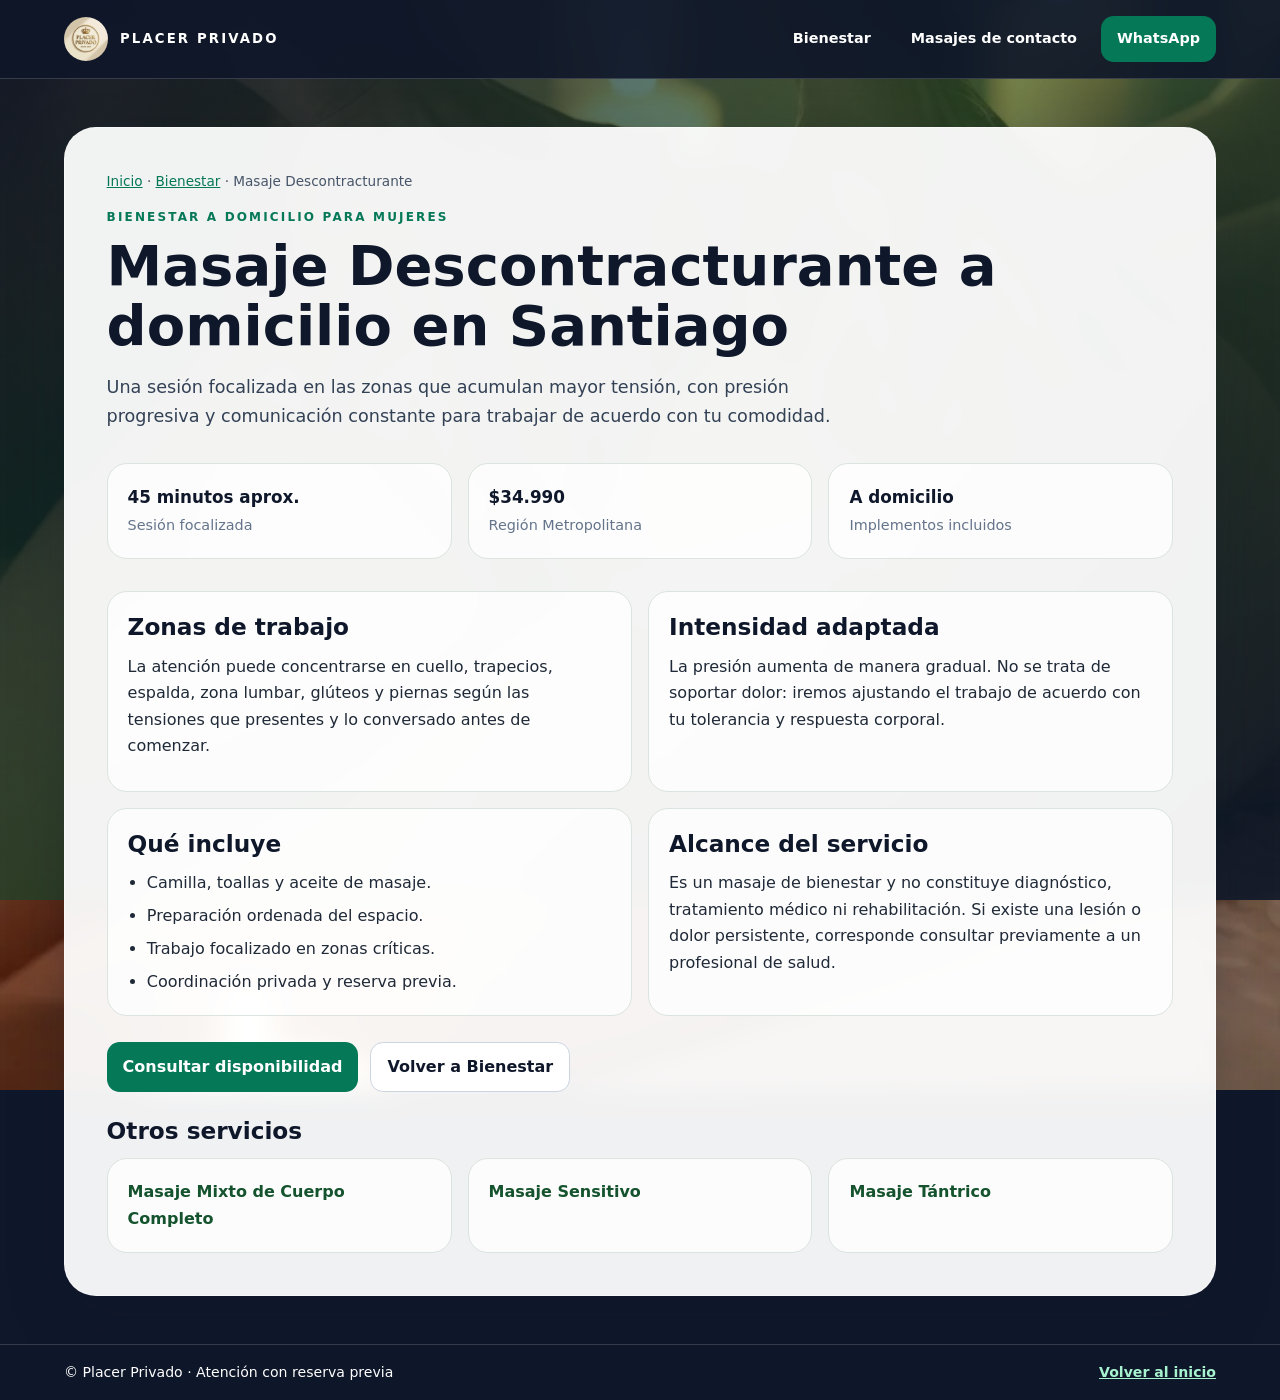
==== masaje-descontracturante-domicilio.html @ eea513ba "Crear páginas SEO por servicio y actualizar sitemap" ====
<!DOCTYPE html>
<html lang="es-CL">
<head>
  <meta charset="utf-8"><meta name="viewport" content="width=device-width,initial-scale=1">
  <title>Masaje Descontracturante a domicilio en Santiago | Placer Privado</title>
  <meta name="description" content="Masaje descontracturante a domicilio para mujeres en Santiago, enfocado en cuello, trapecios, espalda, zona lumbar y piernas. Reserva previa.">
  <meta name="robots" content="index,follow,max-image-preview:large">
  <link rel="canonical" href="https://placerprivado.cl/masaje-descontracturante-domicilio.html">
  <link rel="icon" href="./assets/icon.png"><link rel="stylesheet" href="./assets/servicios.css">
  <script type="application/ld+json">{"@context":"https://schema.org","@type":"Service","name":"Masaje Descontracturante a domicilio para mujeres","description":"Masaje de bienestar enfocado en tensión muscular de cuello, espalda, zona lumbar y piernas, con intensidad progresiva.","provider":{"@type":"LocalBusiness","name":"Placer Privado","url":"https://placerprivado.cl/","telephone":"+56950912663"},"areaServed":["Santiago","Región Metropolitana"],"url":"https://placerprivado.cl/masaje-descontracturante-domicilio.html","offers":{"@type":"Offer","price":"34990","priceCurrency":"CLP"}}</script>
</head>
<body>
  <header><nav class="nav" aria-label="Navegación principal"><a class="brand" href="./index.html"><img src="./assets/logo.webp" alt="Placer Privado"><span>PLACER PRIVADO</span></a><div class="nav-links"><a href="./index.html#bienestar">Bienestar</a><a href="./masajes-contacto.html">Masajes de contacto</a><a class="whatsapp" href="https://wa.me/56950912663" target="_blank" rel="noopener">WhatsApp</a></div></nav></header>
  <main class="wrap">
    <article class="panel">
      <p class="crumbs"><a href="./index.html">Inicio</a> · <a href="./index.html#bienestar">Bienestar</a> · Masaje Descontracturante</p>
      <p class="eyebrow">Bienestar a domicilio para mujeres</p>
      <h1>Masaje Descontracturante a domicilio en Santiago</h1>
      <p class="lead">Una sesión focalizada en las zonas que acumulan mayor tensión, con presión progresiva y comunicación constante para trabajar de acuerdo con tu comodidad.</p>
      <div class="facts"><div class="fact"><strong>45 minutos aprox.</strong><span>Sesión focalizada</span></div><div class="fact"><strong>$34.990</strong><span>Región Metropolitana</span></div><div class="fact"><strong>A domicilio</strong><span>Implementos incluidos</span></div></div>
      <div class="content-grid">
        <section><h2>Zonas de trabajo</h2><p>La atención puede concentrarse en cuello, trapecios, espalda, zona lumbar, glúteos y piernas según las tensiones que presentes y lo conversado antes de comenzar.</p></section>
        <section><h2>Intensidad adaptada</h2><p>La presión aumenta de manera gradual. No se trata de soportar dolor: iremos ajustando el trabajo de acuerdo con tu tolerancia y respuesta corporal.</p></section>
        <section><h2>Qué incluye</h2><ul><li>Camilla, toallas y aceite de masaje.</li><li>Preparación ordenada del espacio.</li><li>Trabajo focalizado en zonas críticas.</li><li>Coordinación privada y reserva previa.</li></ul></section>
        <section><h2>Alcance del servicio</h2><p>Es un masaje de bienestar y no constituye diagnóstico, tratamiento médico ni rehabilitación. Si existe una lesión o dolor persistente, corresponde consultar previamente a un profesional de salud.</p></section>
      </div>
      <div class="actions"><a class="button primary" href="https://wa.me/56950912663?text=Hola%2C%20quiero%20consultar%20por%20el%20Masaje%20Descontracturante%20a%20domicilio." target="_blank" rel="noopener">Consultar disponibilidad</a><a class="button secondary" href="./index.html#bienestar">Volver a Bienestar</a></div>
      <section class="related-wrap"><h2>Otros servicios</h2><div class="related"><a href="./masaje-mixto-cuerpo-completo.html">Masaje Mixto de Cuerpo Completo</a><a href="./masaje-sensitivo-santiago.html">Masaje Sensitivo</a><a href="./masaje-tantrico-para-mujeres.html">Masaje Tántrico</a></div></section>
    </article>
  </main>
  <footer><div class="footer-inner"><span>© Placer Privado · Atención con reserva previa</span><a href="./index.html">Volver al inicio</a></div></footer>
</body>
</html>
---- assets/servicios.css ----
:root{color-scheme:light;--ink:#0f172a;--forest:#14532d;--emerald:#047857;--line:#dbe4df;--paper:rgba(255,255,255,.94)}
*{box-sizing:border-box}
html{scroll-behavior:smooth}
body{margin:0;color:#1f2937;font-family:Inter,ui-sans-serif,system-ui,-apple-system,BlinkMacSystemFont,"Segoe UI",sans-serif;background:var(--ink) url('./hero_poster.webp') center/cover fixed no-repeat;line-height:1.65}
body::before{content:"";position:fixed;inset:0;z-index:-1;background:linear-gradient(135deg,rgba(15,23,42,.9),rgba(20,83,45,.6),rgba(15,23,42,.9))}
a{color:inherit}
header,footer{background:rgba(15,23,42,.9);color:#fff;border-color:rgba(255,255,255,.16);backdrop-filter:blur(12px)}
header{position:sticky;top:0;z-index:20;border-bottom:1px solid rgba(255,255,255,.16)}
.nav,.footer-inner,.wrap{width:min(100% - 2rem,72rem);margin-inline:auto}
.nav,.footer-inner{display:flex;align-items:center;justify-content:space-between;gap:1rem;padding:1rem 0}
.brand{display:flex;align-items:center;gap:.75rem;text-decoration:none;font-size:.83rem;font-weight:700;letter-spacing:.16em}
.brand img{width:44px;height:44px;border-radius:999px;object-fit:cover}
.nav-links{display:flex;align-items:center;gap:.5rem;font-size:.9rem}
.nav-links a,.button{display:inline-flex;align-items:center;justify-content:center;border-radius:.8rem;padding:.7rem 1rem;text-decoration:none;font-weight:700}
.nav-links a:hover{background:rgba(255,255,255,.1)}
.nav-links .whatsapp,.button.primary{background:var(--emerald);color:#fff}
.wrap{padding:3rem 0}
.panel{background:var(--paper);border:1px solid rgba(255,255,255,.45);border-radius:2rem;box-shadow:0 20px 55px rgba(15,23,42,.25);padding:clamp(1.4rem,4vw,2.6rem);backdrop-filter:blur(12px)}
.crumbs{margin:0 0 1rem;font-size:.85rem;color:#475569}.crumbs a{color:var(--emerald)}
.eyebrow{margin:0;color:var(--emerald);font-size:.75rem;font-weight:800;letter-spacing:.18em;text-transform:uppercase}
h1{margin:.5rem 0 1rem;color:var(--ink);font-size:clamp(2rem,6vw,3.5rem);line-height:1.08}
h2{margin:0 0 .8rem;color:var(--ink);font-size:1.45rem;line-height:1.25}
p{margin:.7rem 0}.lead{max-width:48rem;color:#334155;font-size:1.1rem}.note{color:#64748b;font-size:.9rem}
.facts,.content-grid,.related{display:grid;gap:1rem}.facts{grid-template-columns:repeat(3,1fr);margin:2rem 0}.fact,.content-grid>section,.related a{background:rgba(255,255,255,.78);border:1px solid var(--line);border-radius:1.25rem;padding:1.25rem}.fact strong{display:block;color:var(--ink);font-size:1.05rem}.fact span{color:#64748b;font-size:.9rem}
.content-grid{grid-template-columns:repeat(2,1fr);margin-top:1rem}.content-grid ul{margin:.5rem 0 0;padding-left:1.2rem}.content-grid li+li{margin-top:.4rem}
.actions{display:flex;flex-wrap:wrap;gap:.75rem;margin-top:1.6rem}.button.secondary{border:1px solid #cbd5e1;background:#fff;color:var(--ink)}
.related-wrap{margin-top:1.5rem}.related{grid-template-columns:repeat(3,1fr)}.related a{text-decoration:none;font-weight:700;color:var(--forest)}.related a:hover{border-color:#86b7a0;background:#f0fdf4}
footer{border-top:1px solid rgba(255,255,255,.16)}.footer-inner{font-size:.88rem}.footer-inner a{color:#a7f3d0;font-weight:700}
:focus-visible{outline:3px solid #a7f3d0;outline-offset:3px}
@media(max-width:720px){.nav-links a:not(.whatsapp){display:none}.facts,.content-grid,.related{grid-template-columns:1fr}.wrap{padding:1.5rem 0}.footer-inner{align-items:flex-start;flex-direction:column}}
@media(prefers-reduced-motion:reduce){html{scroll-behavior:auto}}
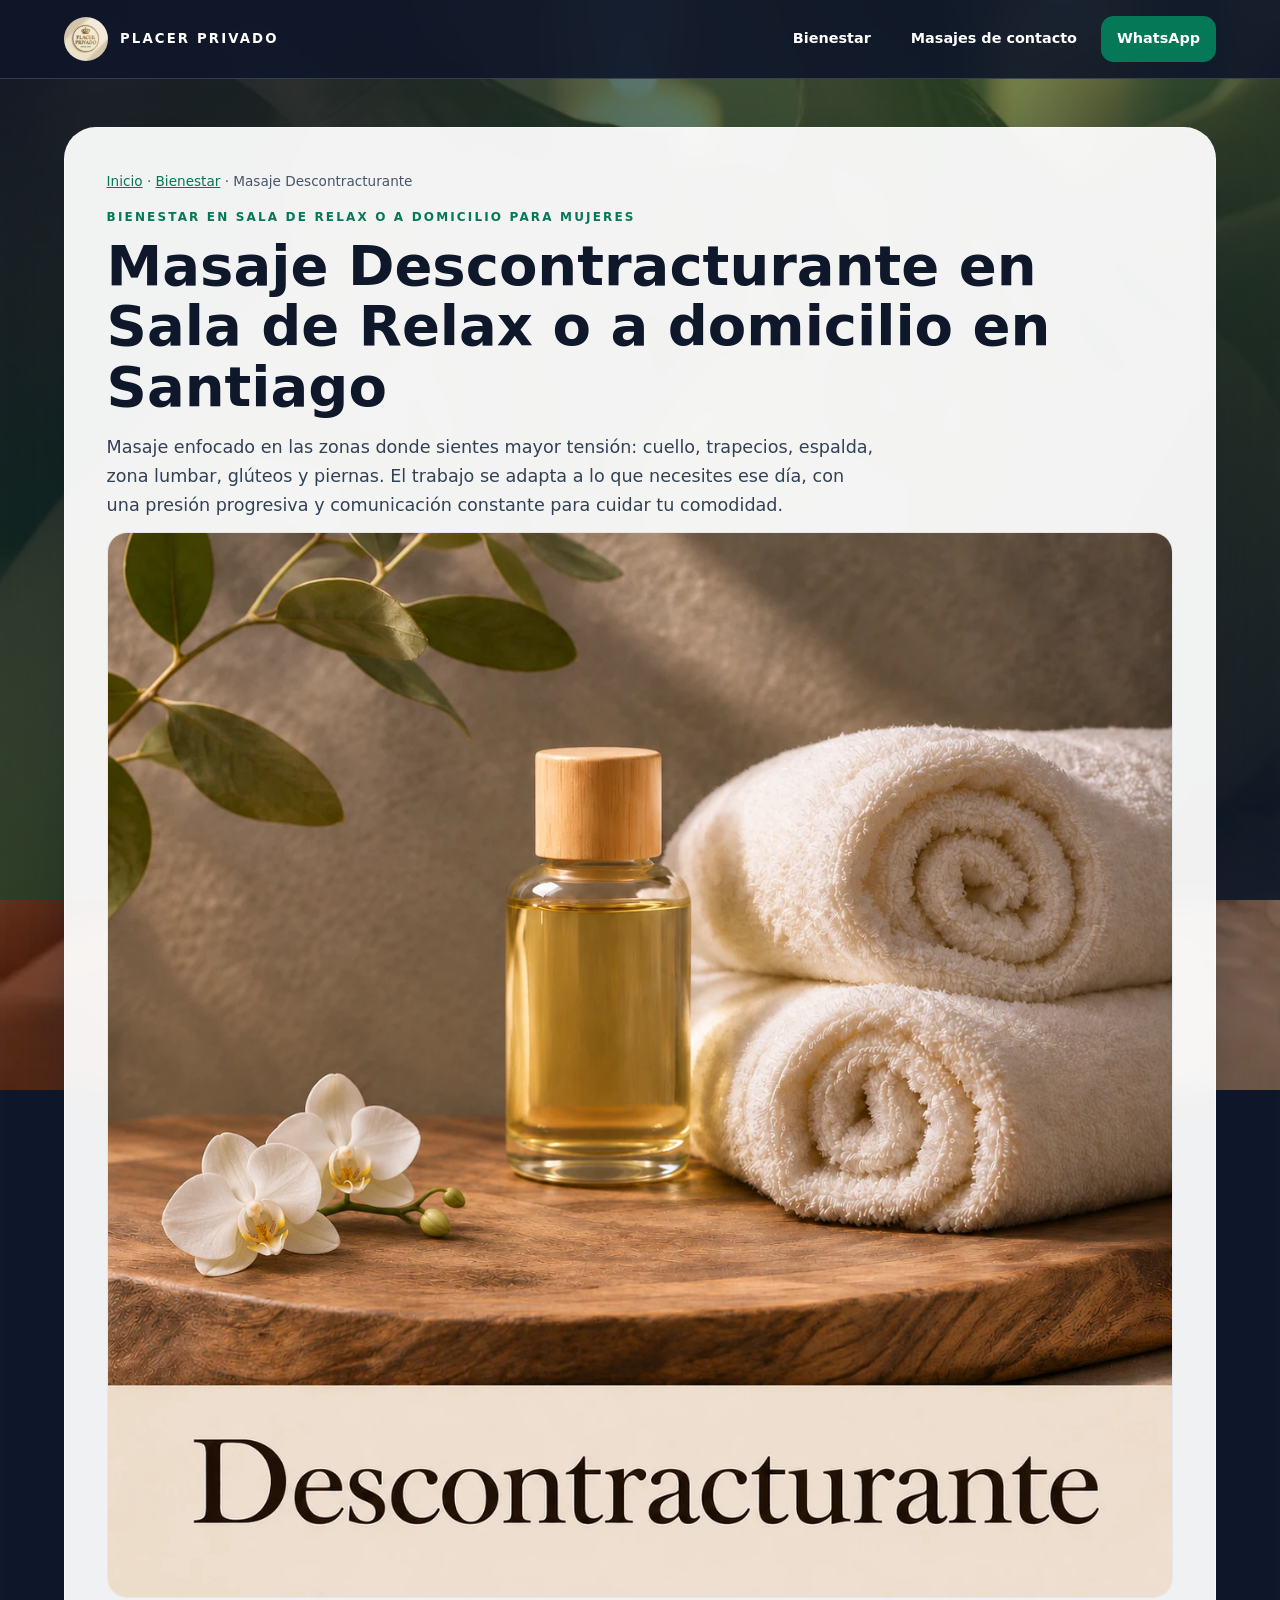
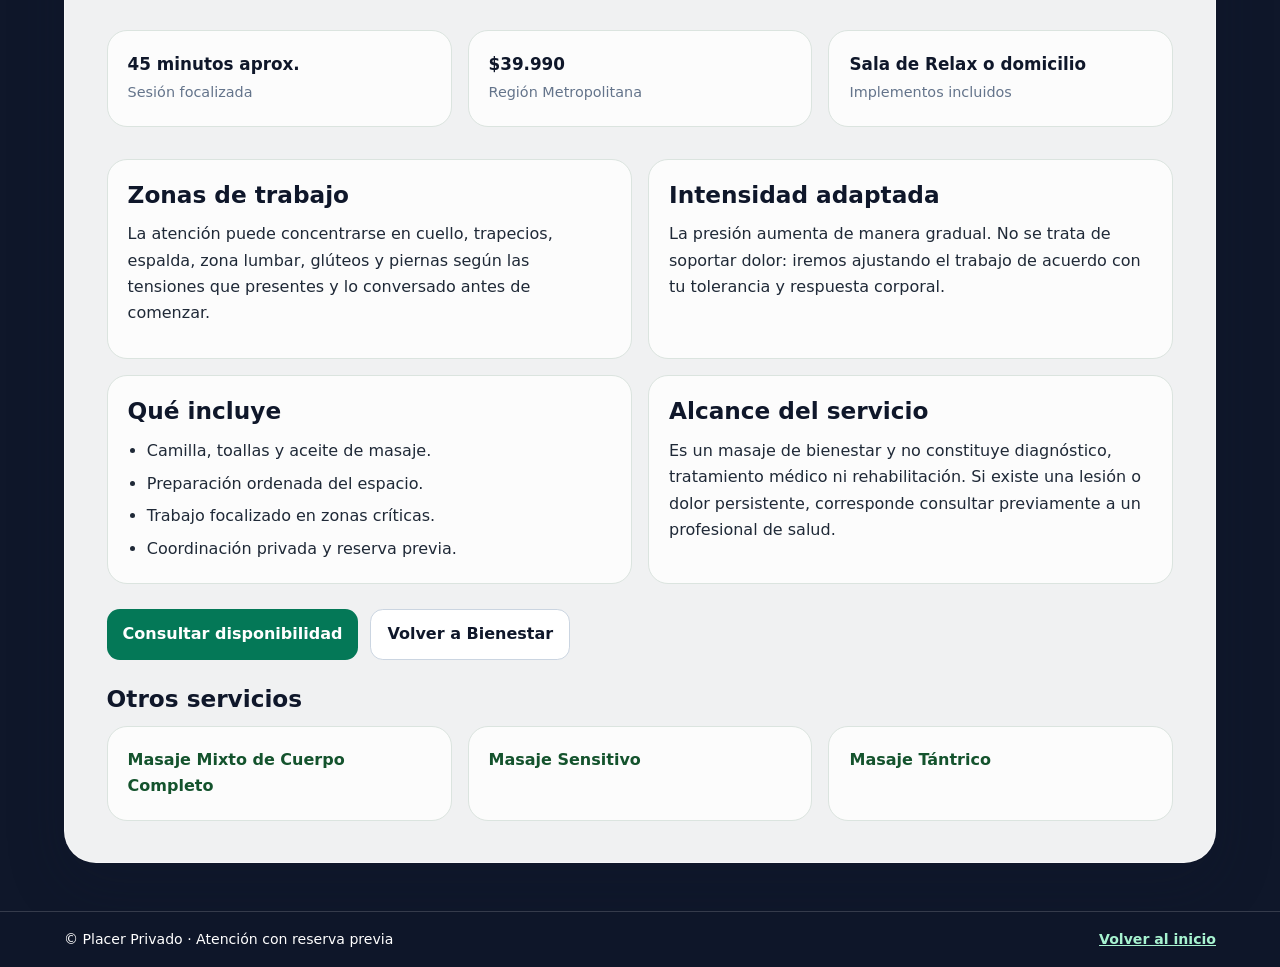
==== commit 23783e28: "Actualizar Sala de Relax, servicios, imágenes y promoción; retirar páginas antiguas" ====
--- a/masaje-descontracturante-domicilio.html
+++ b/masaje-descontracturante-domicilio.html
@@ -2,22 +2,24 @@
 <html lang="es-CL">
 <head>
   <meta charset="utf-8"><meta name="viewport" content="width=device-width,initial-scale=1">
-  <title>Masaje Descontracturante a domicilio en Santiago | Placer Privado</title>
-  <meta name="description" content="Masaje descontracturante a domicilio para mujeres en Santiago, enfocado en cuello, trapecios, espalda, zona lumbar y piernas. Reserva previa.">
+  <title>Masaje Descontracturante en Sala de Relax o a domicilio en Santiago | Placer Privado</title>
+  <meta name="description" content="Masaje descontracturante en Sala de Relax o a domicilio para mujeres en Santiago, enfocado en cuello, trapecios, espalda, zona lumbar y piernas. Reserva previa.">
   <meta name="robots" content="index,follow,max-image-preview:large">
   <link rel="canonical" href="https://placerprivado.cl/masaje-descontracturante-domicilio.html">
   <link rel="icon" href="./assets/icon.png"><link rel="stylesheet" href="./assets/servicios.css">
-  <script type="application/ld+json">{"@context":"https://schema.org","@type":"Service","name":"Masaje Descontracturante a domicilio para mujeres","description":"Masaje de bienestar enfocado en tensión muscular de cuello, espalda, zona lumbar y piernas, con intensidad progresiva.","provider":{"@type":"LocalBusiness","name":"Placer Privado","url":"https://placerprivado.cl/","telephone":"+56950912663"},"areaServed":["Santiago","Región Metropolitana"],"url":"https://placerprivado.cl/masaje-descontracturante-domicilio.html","offers":{"@type":"Offer","price":"34990","priceCurrency":"CLP"}}</script>
+  <script type="application/ld+json">{"@context":"https://schema.org","@type":"Service","name":"Masaje Descontracturante en Sala de Relax o a domicilio para mujeres","description":"Masaje de bienestar enfocado en tensión muscular de cuello, espalda, zona lumbar y piernas, con intensidad progresiva.","provider":{"@type":"LocalBusiness","name":"Placer Privado","url":"https://placerprivado.cl/","telephone":"+56950912663"},"areaServed":["Santiago","Región Metropolitana"],"url":"https://placerprivado.cl/masaje-descontracturante-domicilio.html","offers":{"@type":"Offer","price":"39990","priceCurrency":"CLP"}}</script>
+<link rel="stylesheet" href="./assets/galerias.css" />
+<script src="./assets/galerias.js" defer></script>
 </head>
 <body>
   <header><nav class="nav" aria-label="Navegación principal"><a class="brand" href="./index.html"><img src="./assets/logo.webp" alt="Placer Privado"><span>PLACER PRIVADO</span></a><div class="nav-links"><a href="./index.html#bienestar">Bienestar</a><a href="./masajes-contacto.html">Masajes de contacto</a><a class="whatsapp" href="https://wa.me/56950912663" target="_blank" rel="noopener">WhatsApp</a></div></nav></header>
   <main class="wrap">
     <article class="panel">
       <p class="crumbs"><a href="./index.html">Inicio</a> · <a href="./index.html#bienestar">Bienestar</a> · Masaje Descontracturante</p>
-      <p class="eyebrow">Bienestar a domicilio para mujeres</p>
-      <h1>Masaje Descontracturante a domicilio en Santiago</h1>
-      <p class="lead">Una sesión focalizada en las zonas que acumulan mayor tensión, con presión progresiva y comunicación constante para trabajar de acuerdo con tu comodidad.</p>
-      <div class="facts"><div class="fact"><strong>45 minutos aprox.</strong><span>Sesión focalizada</span></div><div class="fact"><strong>$34.990</strong><span>Región Metropolitana</span></div><div class="fact"><strong>A domicilio</strong><span>Implementos incluidos</span></div></div>
+      <p class="eyebrow">Bienestar en Sala de Relax o a domicilio para mujeres</p>
+      <h1>Masaje Descontracturante en Sala de Relax o a domicilio en Santiago</h1>
+      <p class="lead">Masaje enfocado en las zonas donde sientes mayor tensión: cuello, trapecios, espalda, zona lumbar, glúteos y piernas. El trabajo se adapta a lo que necesites ese día, con una presión progresiva y comunicación constante para cuidar tu comodidad.</p>
+      <div class="service-gallery" role="group" aria-label="Galería de Masaje Descontracturante"><a class="gallery-photo" href="./assets/web-descontracturante.webp" data-gallery-image><img src="./assets/web-descontracturante.webp" width="1254" height="1254" alt="Masaje Descontracturante" loading="lazy" decoding="async" /></a></div><div class="facts"><div class="fact"><strong>45 minutos aprox.</strong><span>Sesión focalizada</span></div><div class="fact"><strong>$39.990</strong><span>Región Metropolitana</span></div><div class="fact"><strong>Sala de Relax o domicilio</strong><span>Implementos incluidos</span></div></div>
       <div class="content-grid">
         <section><h2>Zonas de trabajo</h2><p>La atención puede concentrarse en cuello, trapecios, espalda, zona lumbar, glúteos y piernas según las tensiones que presentes y lo conversado antes de comenzar.</p></section>
         <section><h2>Intensidad adaptada</h2><p>La presión aumenta de manera gradual. No se trata de soportar dolor: iremos ajustando el trabajo de acuerdo con tu tolerancia y respuesta corporal.</p></section>
--- a/assets/galerias.css
+++ b/assets/galerias.css
@@ -0,0 +1,11 @@
+.service-gallery{display:grid;grid-template-columns:repeat(auto-fit,minmax(0,1fr));gap:.65rem;margin:0 0 1.25rem;max-width:100%}
+.gallery-photo{display:block;border-radius:1.25rem;overflow:hidden;background:#f9f5ef;cursor:zoom-in;border:1px solid #e5e7eb}
+.gallery-photo img{display:block;width:100%;height:auto;aspect-ratio:1;object-fit:contain;transition:transform .2s ease}
+.gallery-photo:hover img{transform:scale(1.015)}
+.dual-gallery{display:grid;grid-template-columns:1fr 1fr;gap:1rem}
+article[id],div[id="sensitivo"],div[id="tantrico"]{scroll-margin-top:7rem}
+.photo-dialog{box-sizing:border-box;border:0;border-radius:1rem;padding:3.5rem 1rem 1rem;background:#fff;max-width:min(94vw,1100px);max-height:94dvh;overflow:auto;color:#0f172a}
+.photo-dialog::backdrop{background:rgba(5,12,20,.86)}
+.photo-dialog img{display:block;max-width:100%;width:auto;max-height:78dvh;object-fit:contain;margin:auto}
+.photo-dialog button{position:absolute;right:.65rem;top:.5rem;min-width:44px;min-height:44px;border:1px solid #cbd5e1;border-radius:.7rem;background:#fff;color:#0f172a;font:600 1rem system-ui;cursor:pointer;padding:.5rem 1rem}
+@media(prefers-reduced-motion:reduce){.gallery-photo img{transition:none}}
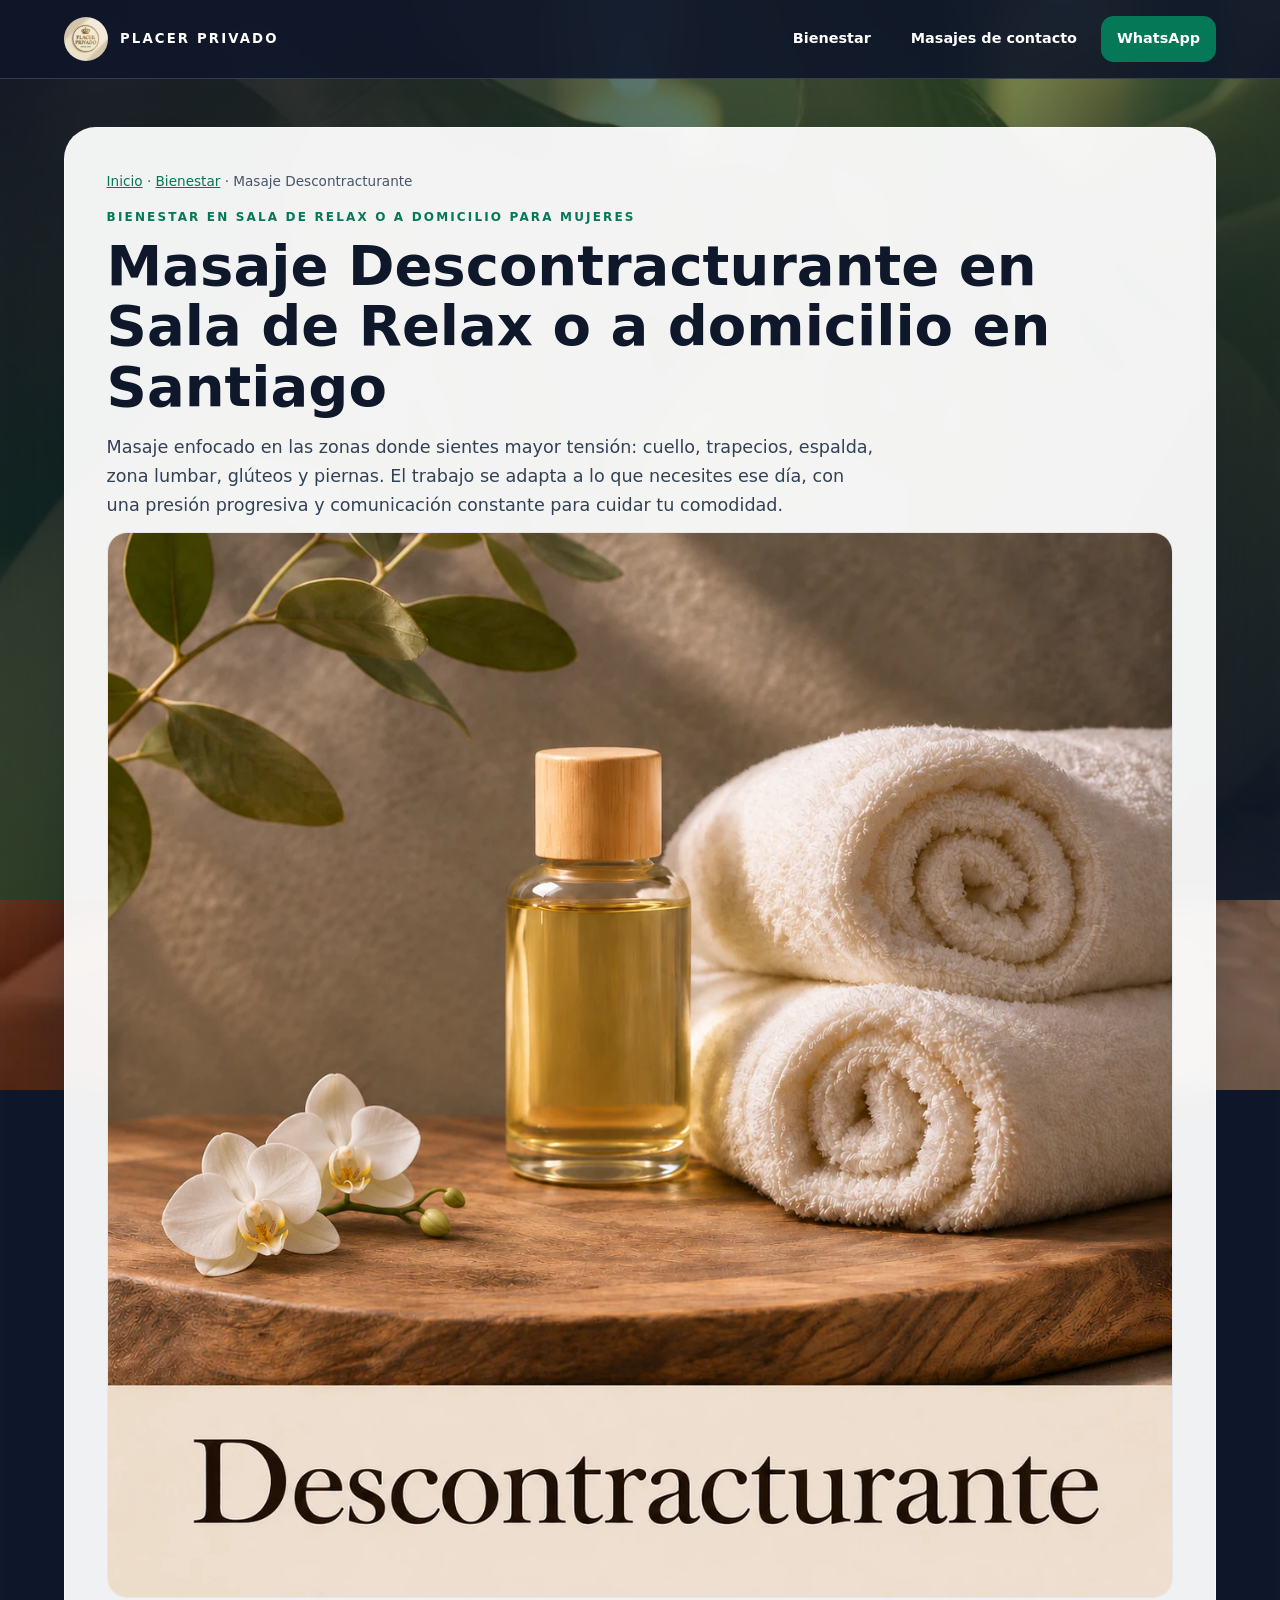
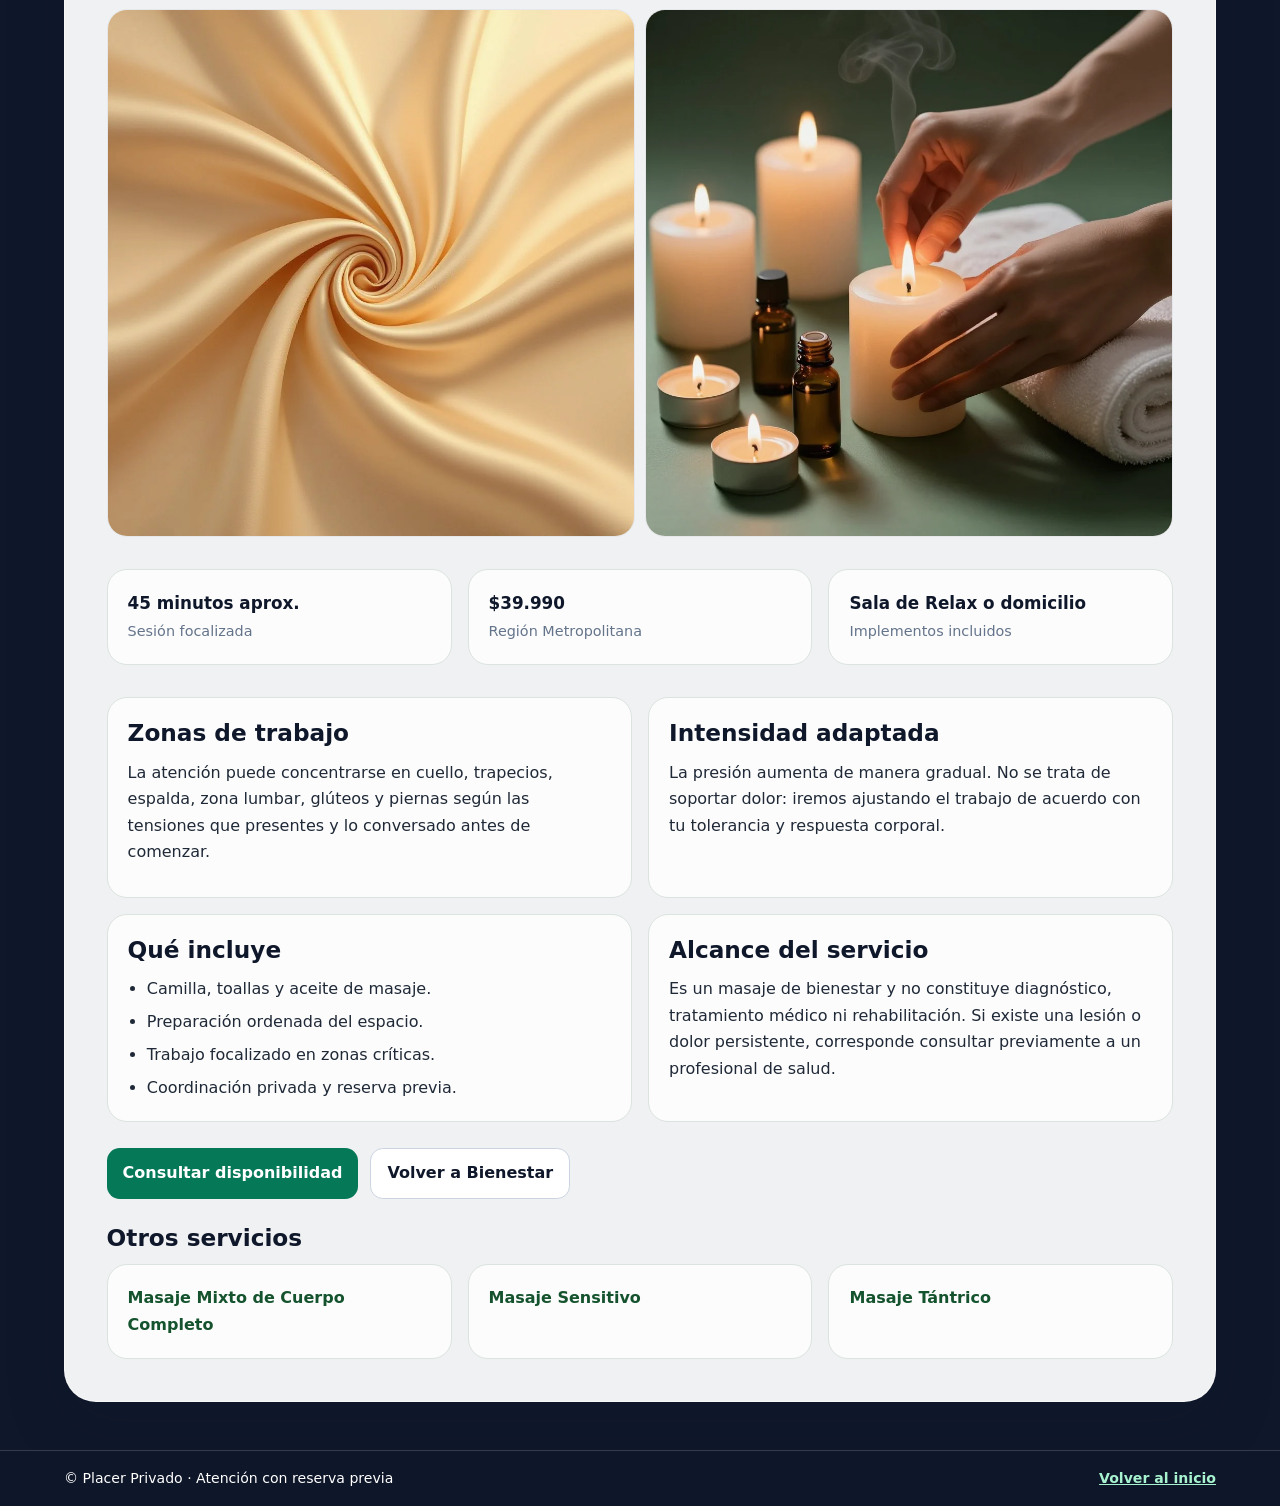
==== commit fbe19a83: "Completar galerías de masajes con dos imágenes secundarias" ====
--- a/masaje-descontracturante-domicilio.html
+++ b/masaje-descontracturante-domicilio.html
@@ -19,7 +19,7 @@
       <p class="eyebrow">Bienestar en Sala de Relax o a domicilio para mujeres</p>
       <h1>Masaje Descontracturante en Sala de Relax o a domicilio en Santiago</h1>
       <p class="lead">Masaje enfocado en las zonas donde sientes mayor tensión: cuello, trapecios, espalda, zona lumbar, glúteos y piernas. El trabajo se adapta a lo que necesites ese día, con una presión progresiva y comunicación constante para cuidar tu comodidad.</p>
-      <div class="service-gallery" role="group" aria-label="Galería de Masaje Descontracturante"><a class="gallery-photo" href="./assets/web-descontracturante.webp" data-gallery-image><img src="./assets/web-descontracturante.webp" width="1254" height="1254" alt="Masaje Descontracturante" loading="lazy" decoding="async" /></a></div><div class="facts"><div class="fact"><strong>45 minutos aprox.</strong><span>Sesión focalizada</span></div><div class="fact"><strong>$39.990</strong><span>Región Metropolitana</span></div><div class="fact"><strong>Sala de Relax o domicilio</strong><span>Implementos incluidos</span></div></div>
+      <div class="service-gallery" role="group" aria-label="Galería de Masaje Descontracturante"><a class="gallery-photo" href="./assets/web-descontracturante.webp" data-gallery-image><img src="./assets/web-descontracturante.webp" width="1254" height="1254" alt="Masaje Descontracturante" loading="lazy" decoding="async" /></a><a class="gallery-photo" href="./assets/galeria-satin-dorado.webp" data-gallery-image><img src="./assets/galeria-satin-dorado.webp" width="1024" height="1024" alt="Satén dorado con pliegues en espiral · Masaje Descontracturante" loading="lazy" decoding="async" /></a><a class="gallery-photo" href="./assets/galeria-velas-aceites.webp" data-gallery-image><img src="./assets/galeria-velas-aceites.webp" width="1024" height="1024" alt="Velas, aceites y toallas en un ambiente de relajación · Masaje Descontracturante" loading="lazy" decoding="async" /></a></div><div class="facts"><div class="fact"><strong>45 minutos aprox.</strong><span>Sesión focalizada</span></div><div class="fact"><strong>$39.990</strong><span>Región Metropolitana</span></div><div class="fact"><strong>Sala de Relax o domicilio</strong><span>Implementos incluidos</span></div></div>
       <div class="content-grid">
         <section><h2>Zonas de trabajo</h2><p>La atención puede concentrarse en cuello, trapecios, espalda, zona lumbar, glúteos y piernas según las tensiones que presentes y lo conversado antes de comenzar.</p></section>
         <section><h2>Intensidad adaptada</h2><p>La presión aumenta de manera gradual. No se trata de soportar dolor: iremos ajustando el trabajo de acuerdo con tu tolerancia y respuesta corporal.</p></section>
--- a/assets/galerias.css
+++ b/assets/galerias.css
@@ -1,4 +1,5 @@
-.service-gallery{display:grid;grid-template-columns:repeat(auto-fit,minmax(0,1fr));gap:.65rem;margin:0 0 1.25rem;max-width:100%}
+.service-gallery{display:grid;grid-template-columns:repeat(2,minmax(0,1fr));gap:.65rem;margin:0 0 1.25rem;max-width:100%}
+.service-gallery>.gallery-photo:first-child{grid-column:1 / -1}
 .gallery-photo{display:block;border-radius:1.25rem;overflow:hidden;background:#f9f5ef;cursor:zoom-in;border:1px solid #e5e7eb}
 .gallery-photo img{display:block;width:100%;height:auto;aspect-ratio:1;object-fit:contain;transition:transform .2s ease}
 .gallery-photo:hover img{transform:scale(1.015)}
@@ -9,3 +10,5 @@
 .photo-dialog img{display:block;max-width:100%;width:auto;max-height:78dvh;object-fit:contain;margin:auto}
 .photo-dialog button{position:absolute;right:.65rem;top:.5rem;min-width:44px;min-height:44px;border:1px solid #cbd5e1;border-radius:.7rem;background:#fff;color:#0f172a;font:600 1rem system-ui;cursor:pointer;padding:.5rem 1rem}
 @media(prefers-reduced-motion:reduce){.gallery-photo img{transition:none}}
+
+@media(max-width:480px){.dual-gallery{grid-template-columns:1fr}}
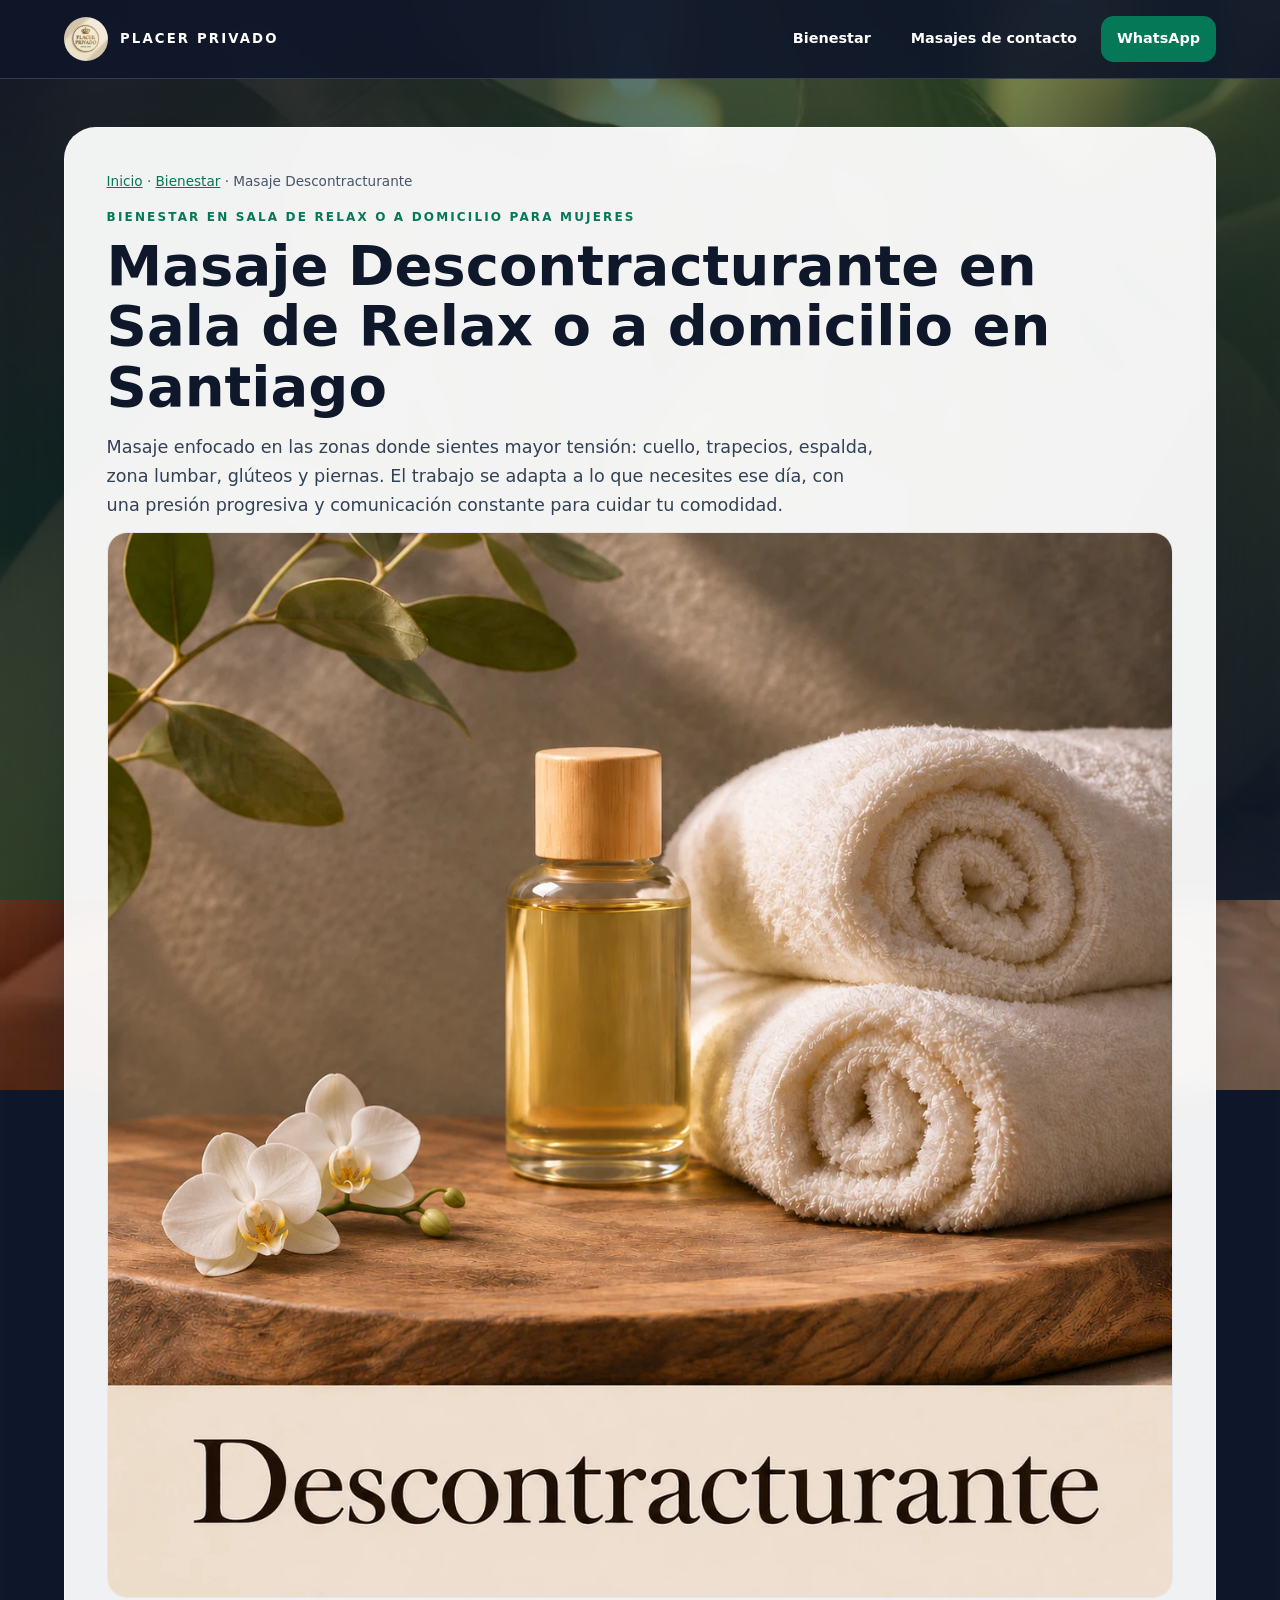
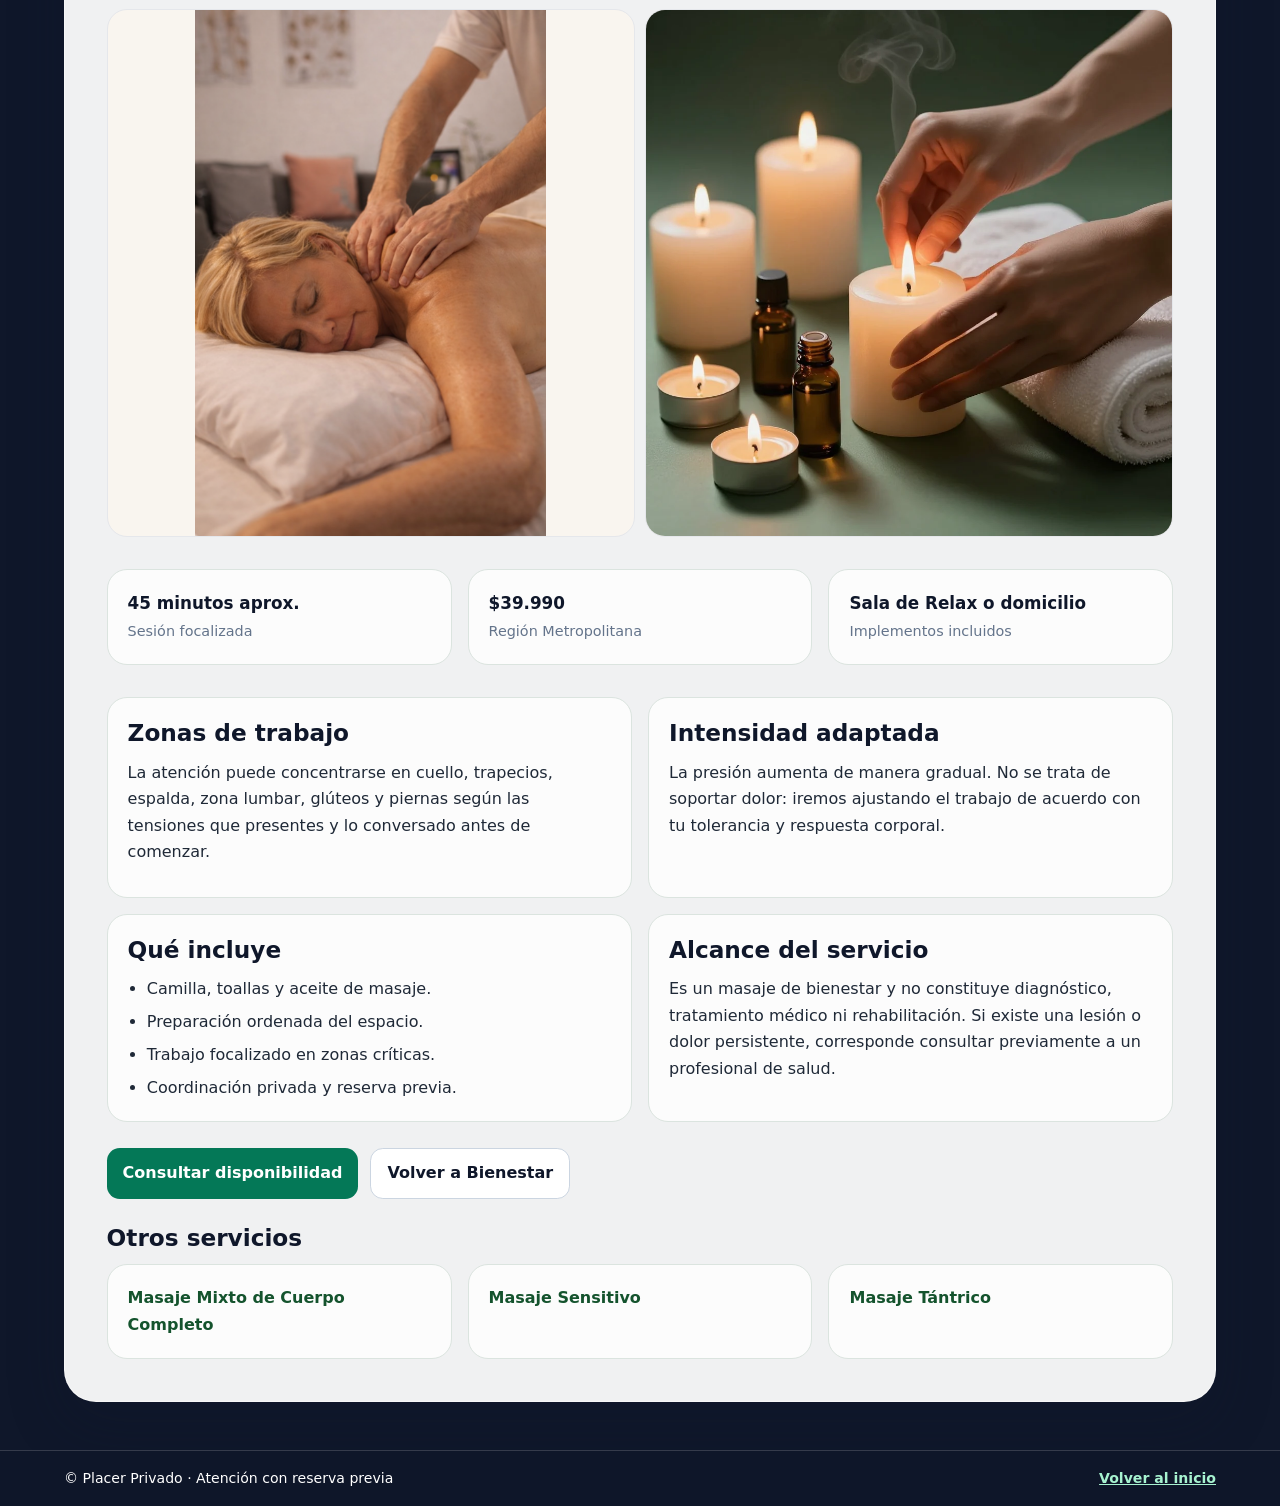
==== commit 1ec12b00: "Update service gallery images for massage service" ====
--- a/masaje-descontracturante-domicilio.html
+++ b/masaje-descontracturante-domicilio.html
@@ -19,7 +19,7 @@
       <p class="eyebrow">Bienestar en Sala de Relax o a domicilio para mujeres</p>
       <h1>Masaje Descontracturante en Sala de Relax o a domicilio en Santiago</h1>
       <p class="lead">Masaje enfocado en las zonas donde sientes mayor tensión: cuello, trapecios, espalda, zona lumbar, glúteos y piernas. El trabajo se adapta a lo que necesites ese día, con una presión progresiva y comunicación constante para cuidar tu comodidad.</p>
-      <div class="service-gallery" role="group" aria-label="Galería de Masaje Descontracturante"><a class="gallery-photo" href="./assets/web-descontracturante.webp" data-gallery-image><img src="./assets/web-descontracturante.webp" width="1254" height="1254" alt="Masaje Descontracturante" loading="lazy" decoding="async" /></a><a class="gallery-photo" href="./assets/galeria-satin-dorado.webp" data-gallery-image><img src="./assets/galeria-satin-dorado.webp" width="1024" height="1024" alt="Satén dorado con pliegues en espiral · Masaje Descontracturante" loading="lazy" decoding="async" /></a><a class="gallery-photo" href="./assets/galeria-velas-aceites.webp" data-gallery-image><img src="./assets/galeria-velas-aceites.webp" width="1024" height="1024" alt="Velas, aceites y toallas en un ambiente de relajación · Masaje Descontracturante" loading="lazy" decoding="async" /></a></div><div class="facts"><div class="fact"><strong>45 minutos aprox.</strong><span>Sesión focalizada</span></div><div class="fact"><strong>$39.990</strong><span>Región Metropolitana</span></div><div class="fact"><strong>Sala de Relax o domicilio</strong><span>Implementos incluidos</span></div></div>
+      <div class="service-gallery" role="group" aria-label="Galería de Masaje Descontracturante"><a class="gallery-photo" href="./assets/web-descontracturante.webp" data-gallery-image><img src="./assets/web-descontracturante.webp" width="1254" height="1254" alt="Masaje Descontracturante" loading="lazy" decoding="async" /></a><a class="gallery-photo" href="./assets/espalda_00.webp" data-gallery-image><img src="./assets/espalda_00.webp" width="1024" height="1024" alt="Satén dorado con pliegues en espiral · Masaje Descontracturante" loading="lazy" decoding="async" /></a><a class="gallery-photo" href="./assets/galeria-velas-aceites.webp" data-gallery-image><img src="./assets/galeria-velas-aceites.webp" width="1024" height="1024" alt="Velas, aceites y toallas en un ambiente de relajación · Masaje Descontracturante" loading="lazy" decoding="async" /></a></div><div class="facts"><div class="fact"><strong>45 minutos aprox.</strong><span>Sesión focalizada</span></div><div class="fact"><strong>$39.990</strong><span>Región Metropolitana</span></div><div class="fact"><strong>Sala de Relax o domicilio</strong><span>Implementos incluidos</span></div></div>
       <div class="content-grid">
         <section><h2>Zonas de trabajo</h2><p>La atención puede concentrarse en cuello, trapecios, espalda, zona lumbar, glúteos y piernas según las tensiones que presentes y lo conversado antes de comenzar.</p></section>
         <section><h2>Intensidad adaptada</h2><p>La presión aumenta de manera gradual. No se trata de soportar dolor: iremos ajustando el trabajo de acuerdo con tu tolerancia y respuesta corporal.</p></section>
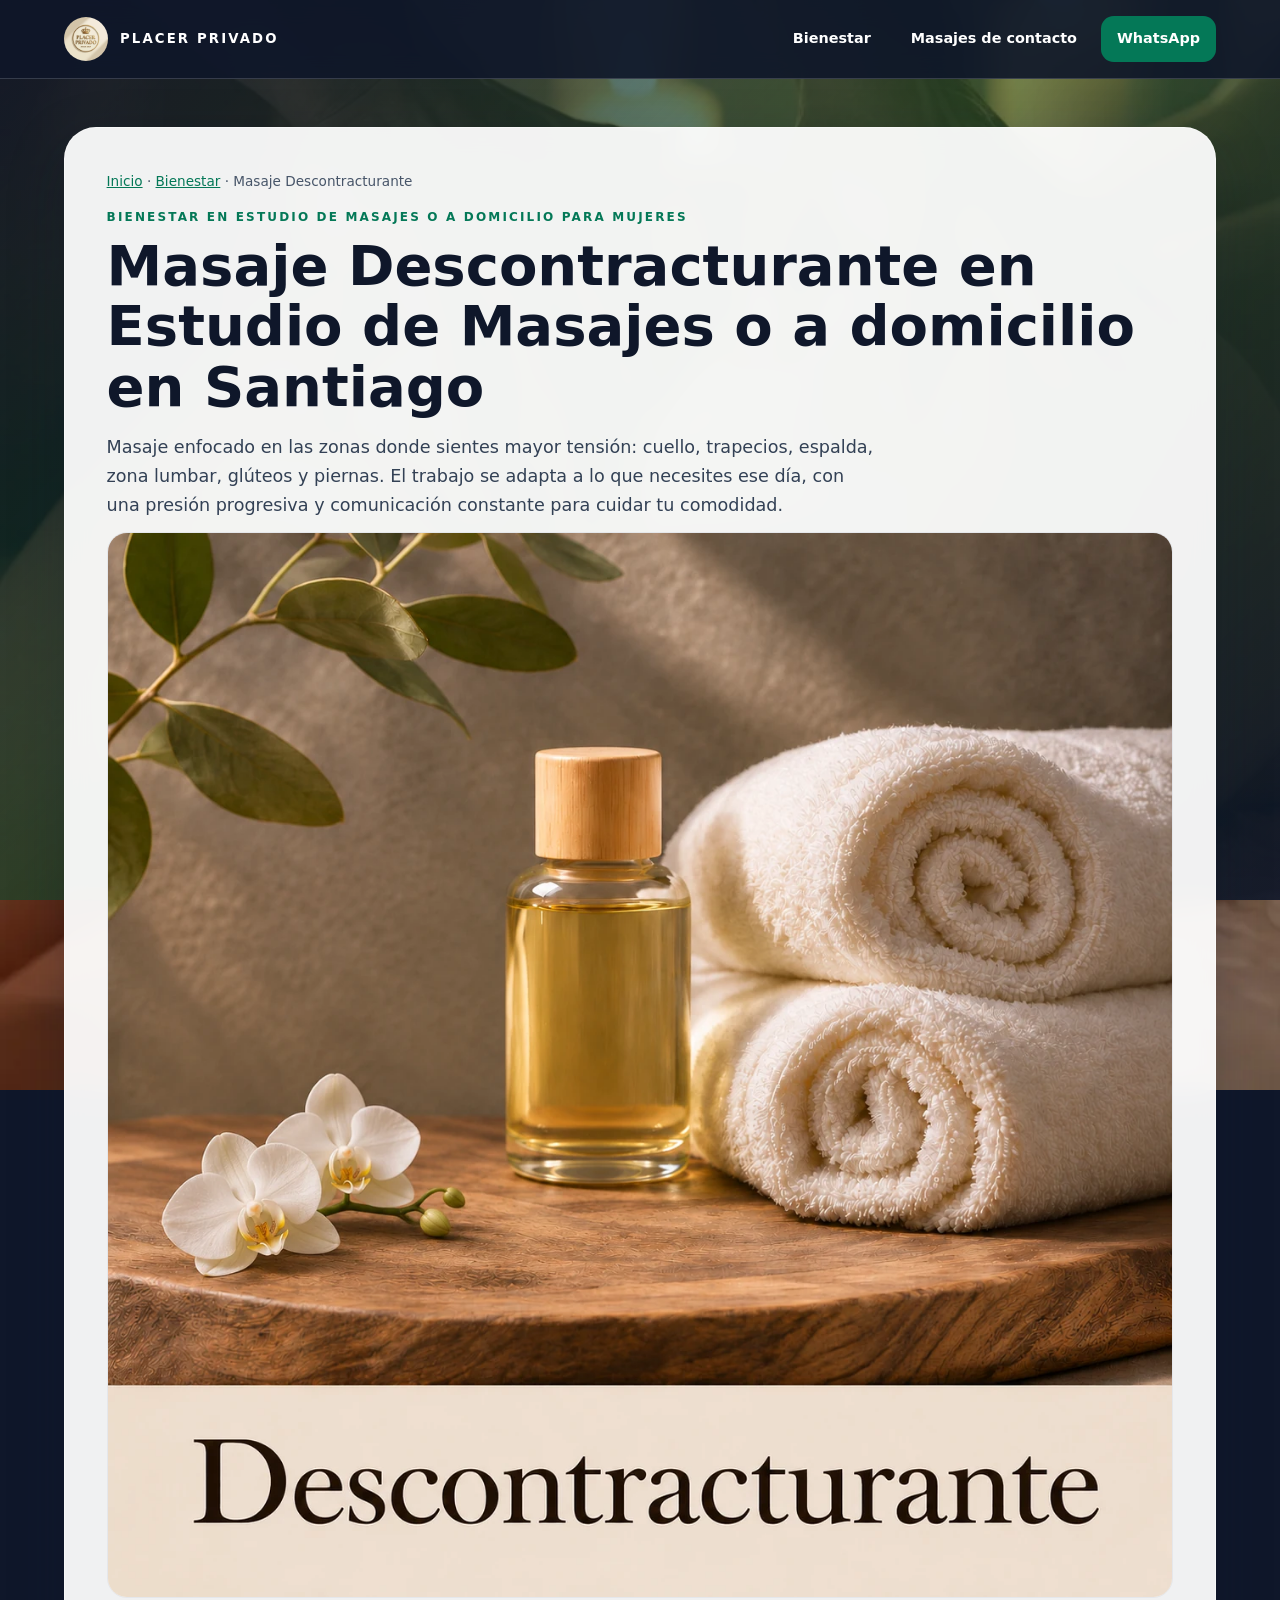
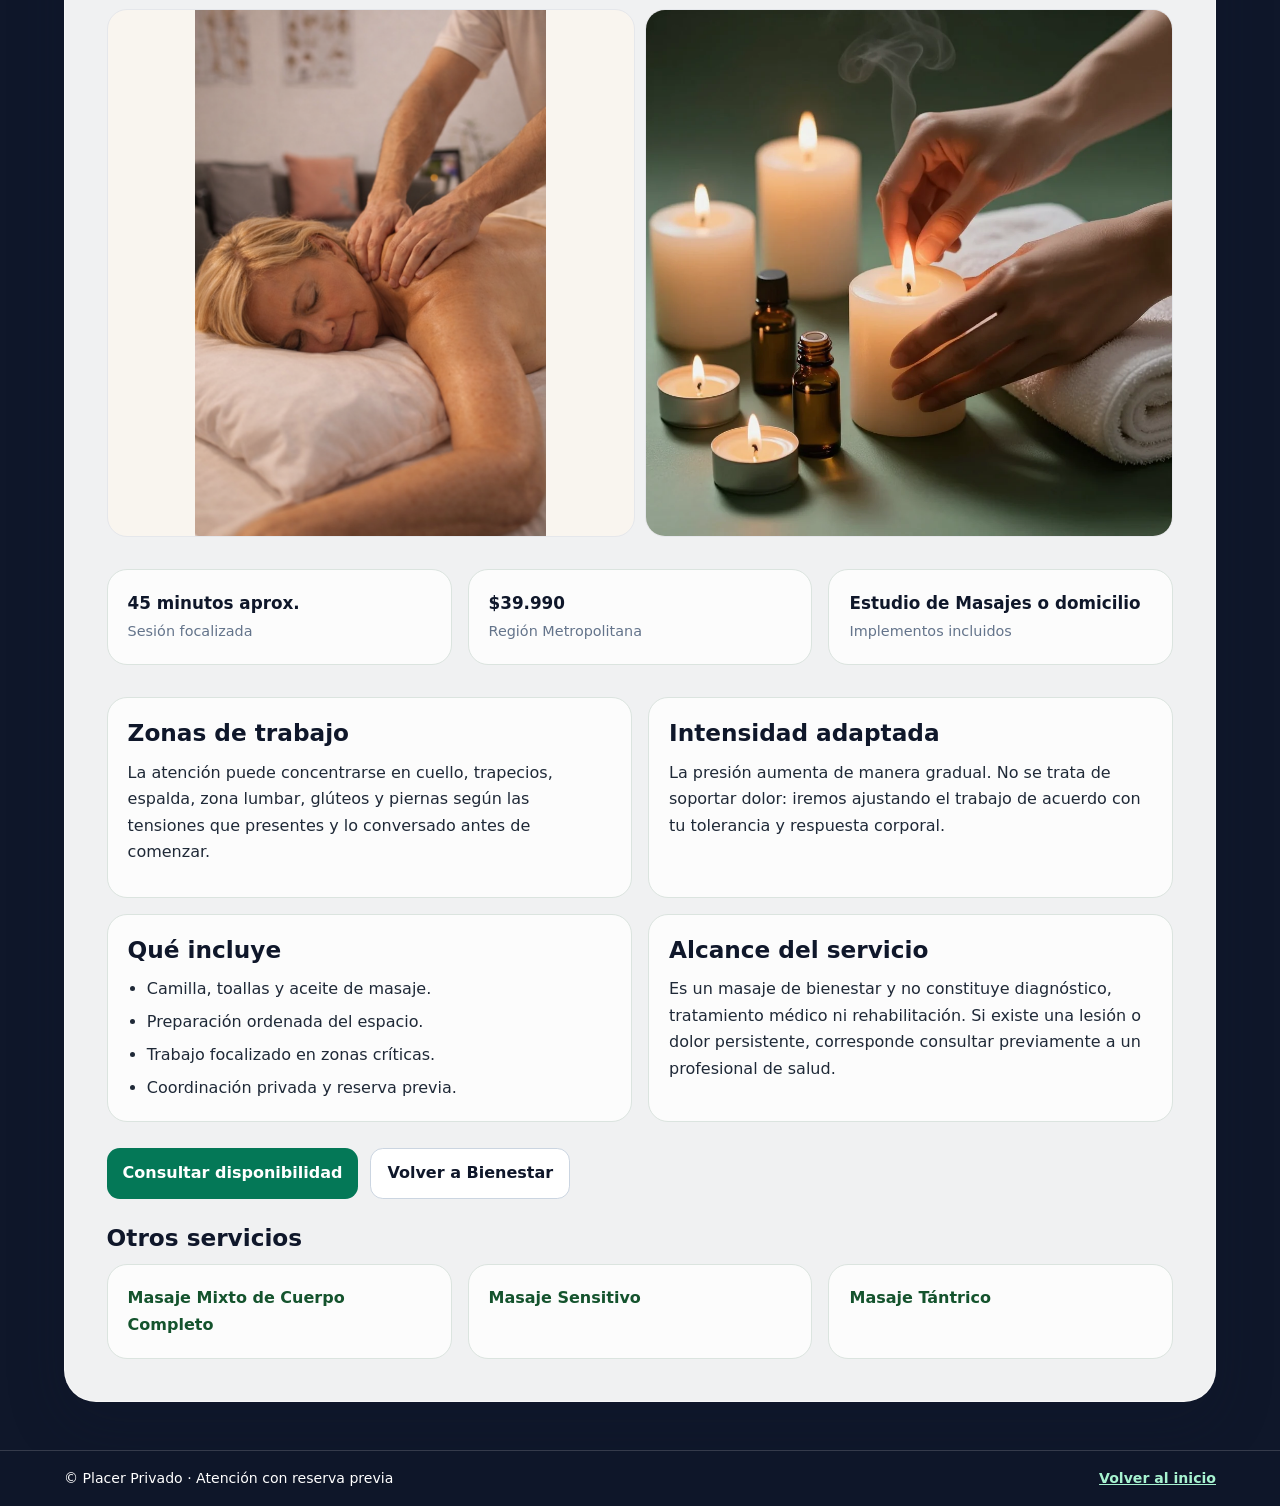
==== commit 190f9e0d: "Actualizar denominación del espacio a Estudio de Masajes" ====
--- a/masaje-descontracturante-domicilio.html
+++ b/masaje-descontracturante-domicilio.html
@@ -2,12 +2,12 @@
 <html lang="es-CL">
 <head>
   <meta charset="utf-8"><meta name="viewport" content="width=device-width,initial-scale=1">
-  <title>Masaje Descontracturante en Sala de Relax o a domicilio en Santiago | Placer Privado</title>
-  <meta name="description" content="Masaje descontracturante en Sala de Relax o a domicilio para mujeres en Santiago, enfocado en cuello, trapecios, espalda, zona lumbar y piernas. Reserva previa.">
+  <title>Masaje Descontracturante en Estudio de Masajes o a domicilio en Santiago | Placer Privado</title>
+  <meta name="description" content="Masaje descontracturante en Estudio de Masajes o a domicilio para mujeres en Santiago, enfocado en cuello, trapecios, espalda, zona lumbar y piernas. Reserva previa.">
   <meta name="robots" content="index,follow,max-image-preview:large">
   <link rel="canonical" href="https://placerprivado.cl/masaje-descontracturante-domicilio.html">
   <link rel="icon" href="./assets/icon.png"><link rel="stylesheet" href="./assets/servicios.css">
-  <script type="application/ld+json">{"@context":"https://schema.org","@type":"Service","name":"Masaje Descontracturante en Sala de Relax o a domicilio para mujeres","description":"Masaje de bienestar enfocado en tensión muscular de cuello, espalda, zona lumbar y piernas, con intensidad progresiva.","provider":{"@type":"LocalBusiness","name":"Placer Privado","url":"https://placerprivado.cl/","telephone":"+56950912663"},"areaServed":["Santiago","Región Metropolitana"],"url":"https://placerprivado.cl/masaje-descontracturante-domicilio.html","offers":{"@type":"Offer","price":"39990","priceCurrency":"CLP"}}</script>
+  <script type="application/ld+json">{"@context":"https://schema.org","@type":"Service","name":"Masaje Descontracturante en Estudio de Masajes o a domicilio para mujeres","description":"Masaje de bienestar enfocado en tensión muscular de cuello, espalda, zona lumbar y piernas, con intensidad progresiva.","provider":{"@type":"LocalBusiness","name":"Placer Privado","url":"https://placerprivado.cl/","telephone":"+56950912663"},"areaServed":["Santiago","Región Metropolitana"],"url":"https://placerprivado.cl/masaje-descontracturante-domicilio.html","offers":{"@type":"Offer","price":"39990","priceCurrency":"CLP"}}</script>
 <link rel="stylesheet" href="./assets/galerias.css" />
 <script src="./assets/galerias.js" defer></script>
 </head>
@@ -16,10 +16,10 @@
   <main class="wrap">
     <article class="panel">
       <p class="crumbs"><a href="./index.html">Inicio</a> · <a href="./index.html#bienestar">Bienestar</a> · Masaje Descontracturante</p>
-      <p class="eyebrow">Bienestar en Sala de Relax o a domicilio para mujeres</p>
-      <h1>Masaje Descontracturante en Sala de Relax o a domicilio en Santiago</h1>
+      <p class="eyebrow">Bienestar en Estudio de Masajes o a domicilio para mujeres</p>
+      <h1>Masaje Descontracturante en Estudio de Masajes o a domicilio en Santiago</h1>
       <p class="lead">Masaje enfocado en las zonas donde sientes mayor tensión: cuello, trapecios, espalda, zona lumbar, glúteos y piernas. El trabajo se adapta a lo que necesites ese día, con una presión progresiva y comunicación constante para cuidar tu comodidad.</p>
-      <div class="service-gallery" role="group" aria-label="Galería de Masaje Descontracturante"><a class="gallery-photo" href="./assets/web-descontracturante.webp" data-gallery-image><img src="./assets/web-descontracturante.webp" width="1254" height="1254" alt="Masaje Descontracturante" loading="lazy" decoding="async" /></a><a class="gallery-photo" href="./assets/espalda_00.webp" data-gallery-image><img src="./assets/espalda_00.webp" width="1024" height="1024" alt="Satén dorado con pliegues en espiral · Masaje Descontracturante" loading="lazy" decoding="async" /></a><a class="gallery-photo" href="./assets/galeria-velas-aceites.webp" data-gallery-image><img src="./assets/galeria-velas-aceites.webp" width="1024" height="1024" alt="Velas, aceites y toallas en un ambiente de relajación · Masaje Descontracturante" loading="lazy" decoding="async" /></a></div><div class="facts"><div class="fact"><strong>45 minutos aprox.</strong><span>Sesión focalizada</span></div><div class="fact"><strong>$39.990</strong><span>Región Metropolitana</span></div><div class="fact"><strong>Sala de Relax o domicilio</strong><span>Implementos incluidos</span></div></div>
+      <div class="service-gallery" role="group" aria-label="Galería de Masaje Descontracturante"><a class="gallery-photo" href="./assets/web-descontracturante.webp" data-gallery-image><img src="./assets/web-descontracturante.webp" width="1254" height="1254" alt="Masaje Descontracturante" loading="lazy" decoding="async" /></a><a class="gallery-photo" href="./assets/espalda_00.webp" data-gallery-image><img src="./assets/espalda_00.webp" width="1024" height="1024" alt="Satén dorado con pliegues en espiral · Masaje Descontracturante" loading="lazy" decoding="async" /></a><a class="gallery-photo" href="./assets/galeria-velas-aceites.webp" data-gallery-image><img src="./assets/galeria-velas-aceites.webp" width="1024" height="1024" alt="Velas, aceites y toallas en un ambiente de relajación · Masaje Descontracturante" loading="lazy" decoding="async" /></a></div><div class="facts"><div class="fact"><strong>45 minutos aprox.</strong><span>Sesión focalizada</span></div><div class="fact"><strong>$39.990</strong><span>Región Metropolitana</span></div><div class="fact"><strong>Estudio de Masajes o domicilio</strong><span>Implementos incluidos</span></div></div>
       <div class="content-grid">
         <section><h2>Zonas de trabajo</h2><p>La atención puede concentrarse en cuello, trapecios, espalda, zona lumbar, glúteos y piernas según las tensiones que presentes y lo conversado antes de comenzar.</p></section>
         <section><h2>Intensidad adaptada</h2><p>La presión aumenta de manera gradual. No se trata de soportar dolor: iremos ajustando el trabajo de acuerdo con tu tolerancia y respuesta corporal.</p></section>
